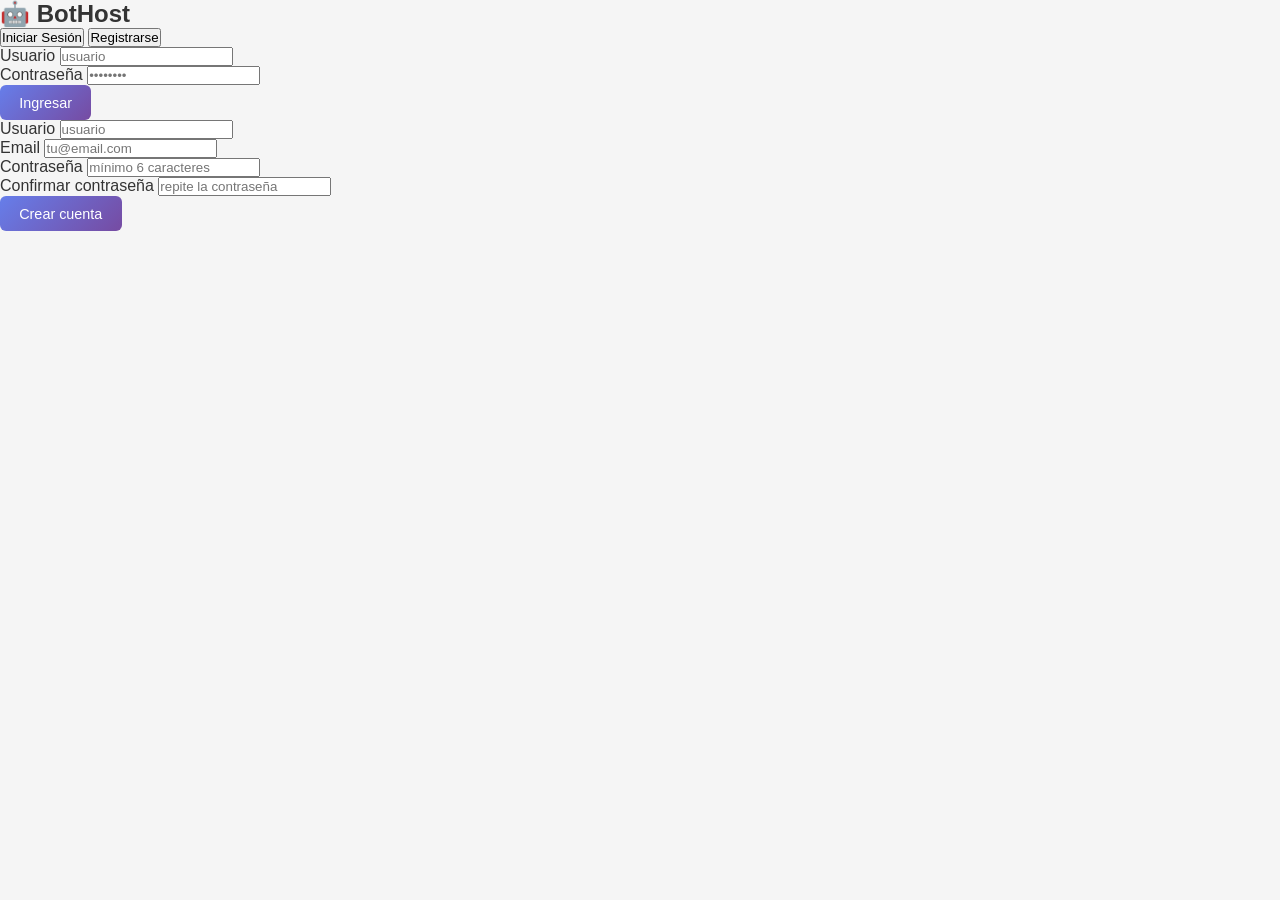
==== frontend/login.html @ b89e0924 "initial commit" ====
<!DOCTYPE html>
<html lang="es">
<head>
    <meta charset="UTF-8">
    <meta name="viewport" content="width=device-width, initial-scale=1.0">
    <title>Autenticación - BotHost</title>
    <link rel="stylesheet" href="style.css">
</head>
<body>
    <div class="auth-container">
        <div class="auth-card">
            <h2>🤖 BotHost</h2>
            
            <div class="auth-tabs">
                <button class="tab-btn active" data-tab="login">Iniciar Sesión</button>
                <button class="tab-btn" data-tab="register">Registrarse</button>
            </div>
            
            <div class="auth-forms">
                <form id="login-form" class="auth-form active">
                    <div class="form-group">
                        <label>Usuario</label>
                        <input type="text" id="login-username" placeholder="usuario" required>
                    </div>
                    <div class="form-group">
                        <label>Contraseña</label>
                        <input type="password" id="login-password" placeholder="••••••••" required>
                    </div>
                    <button type="submit" class="btn btn-primary btn-block">Ingresar</button>
                </form>
                
                <form id="register-form" class="auth-form">
                    <div class="form-group">
                        <label>Usuario</label>
                        <input type="text" id="reg-username" placeholder="usuario" required>
                    </div>
                    <div class="form-group">
                        <label>Email</label>
                        <input type="email" id="reg-email" placeholder="tu@email.com">
                    </div>
                    <div class="form-group">
                        <label>Contraseña</label>
                        <input type="password" id="reg-password" placeholder="mínimo 6 caracteres" required minlength="6">
                    </div>
                    <div class="form-group">
                        <label>Confirmar contraseña</label>
                        <input type="password" id="reg-confirm" placeholder="repite la contraseña" required>
                    </div>
                    <button type="submit" class="btn btn-primary btn-block">Crear cuenta</button>
                </form>
            </div>
            
            <div id="auth-message" class="auth-message"></div>
        </div>
    </div>
    
    <script src="auth.js"></script>
</body>
</html>
---- frontend/style.css ----
* {
    margin: 0;
    padding: 0;
    box-sizing: border-box;
}

body {
    font-family: -apple-system, BlinkMacSystemFont, 'Segoe UI', Roboto, Oxygen, Ubuntu, sans-serif;
    background: #f5f5f5;
    color: #333;
}

/* Dashboard Layout */
.dashboard {
    display: flex;
    min-height: 100vh;
}

/* Sidebar */
.sidebar {
    width: 280px;
    background: linear-gradient(180deg, #1a1a2e 0%, #16213e 100%);
    color: white;
    display: flex;
    flex-direction: column;
    box-shadow: 2px 0 10px rgba(0,0,0,0.1);
}

.sidebar-header {
    padding: 2rem;
    border-bottom: 1px solid rgba(255,255,255,0.1);
}

.sidebar-header h2 {
    font-size: 1.5rem;
    text-align: center;
}

.sidebar-nav {
    flex: 1;
    padding: 2rem 0;
}

.nav-item {
    width: 100%;
    padding: 1rem 2rem;
    text-align: left;
    background: none;
    border: none;
    color: rgba(255,255,255,0.8);
    cursor: pointer;
    font-size: 1rem;
    transition: all 0.3s;
    display: flex;
    align-items: center;
    gap: 0.75rem;
}

.nav-item:hover {
    background: rgba(255,255,255,0.1);
    color: white;
}

.nav-item.active {
    background: rgba(255,255,255,0.15);
    color: white;
    border-left: 3px solid #667eea;
}

hr {
    margin: 1rem 0;
    border-color: rgba(255,255,255,0.1);
}

/* Main Content */
.main-content {
    flex: 1;
    display: flex;
    flex-direction: column;
}

.top-bar {
    background: white;
    padding: 1.5rem 2rem;
    border-bottom: 1px solid #e0e0e0;
    display: flex;
    justify-content: space-between;
    align-items: center;
    box-shadow: 0 2px 4px rgba(0,0,0,0.05);
}

.user-badge {
    display: flex;
    align-items: center;
    gap: 1rem;
}

.username {
    font-weight: 500;
    color: #333;
}

.plan {
    padding: 0.25rem 0.75rem;
    border-radius: 20px;
    font-size: 0.75rem;
    font-weight: 500;
}

.plan.free {
    background: #e8f5e9;
    color: #2e7d32;
}

.plan.pro {
    background: #fff3e0;
    color: #ed6c02;
}

/* Views */
.view {
    display: none;
    padding: 2rem;
    flex: 1;
}

.view.active {
    display: block;
}

/* Bots Grid */
.bots-header {
    display: flex;
    justify-content: space-between;
    align-items: center;
    margin-bottom: 2rem;
}

.plan-badge {
    padding: 0.5rem 1rem;
    background: #e3f2fd;
    border-radius: 8px;
    font-size: 0.875rem;
    color: #1976d2;
}

.bots-grid {
    display: grid;
    grid-template-columns: repeat(auto-fill, minmax(350px, 1fr));
    gap: 1.5rem;
}

.bot-card {
    background: white;
    border-radius: 12px;
    padding: 1.5rem;
    display: flex;
    gap: 1rem;
    box-shadow: 0 2px 8px rgba(0,0,0,0.08);
    transition: transform 0.2s, box-shadow 0.2s;
}

.bot-card:hover {
    transform: translateY(-2px);
    box-shadow: 0 4px 12px rgba(0,0,0,0.12);
}

.bot-icon {
    font-size: 2.5rem;
}

.bot-info {
    flex: 1;
}

.bot-info h3 {
    margin-bottom: 0.25rem;
    font-size: 1.1rem;
}

.repo-name {
    font-size: 0.75rem;
    color: #666;
    margin-bottom: 0.5rem;
}

.status {
    display: inline-block;
    padding: 0.25rem 0.75rem;
    border-radius: 20px;
    font-size: 0.75rem;
    font-weight: 500;
}

.status.running {
    background: #e8f5e9;
    color: #2e7d32;
}

.status.stopped {
    background: #ffebee;
    color: #c62828;
}

.bot-actions {
    display: flex;
    gap: 0.5rem;
    align-items: flex-start;
}

.btn-icon {
    background: none;
    border: none;
    font-size: 1.25rem;
    cursor: pointer;
    padding: 0.5rem;
    border-radius: 8px;
    transition: background 0.2s;
}

.btn-icon:hover {
    background: #f0f0f0;
}

.btn-icon.danger:hover {
    background: #ffebee;
}

/* Empty State */
.empty-state {
    text-align: center;
    padding: 4rem;
    background: white;
    border-radius: 12px;
}

.empty-icon {
    font-size: 4rem;
    margin-bottom: 1rem;
}

.empty-state h3 {
    margin-bottom: 0.5rem;
    color: #333;
}

.empty-state p {
    color: #666;
    margin-bottom: 1.5rem;
}

/* GitHub Section */
.github-status-card {
    background: white;
    border-radius: 12px;
    padding: 2rem;
    margin-bottom: 2rem;
    text-align: center;
}

.connected, .disconnected {
    display: flex;
    align-items: center;
    justify-content: center;
    gap: 1.5rem;
}

.status-icon {
    font-size: 3rem;
}

.status-text strong {
    display: block;
    font-size: 1.25rem;
    margin-bottom: 0.5rem;
}

.status-text p {
    color: #666;
    margin-bottom: 1rem;
}

.repos-container h3 {
    margin-bottom: 1rem;
}

.repos-grid {
    display: grid;
    grid-template-columns: repeat(auto-fill, minmax(300px, 1fr));
    gap: 1rem;
}

.repo-card {
    background: white;
    border-radius: 8px;
    padding: 1rem;
    border: 1px solid #e0e0e0;
    transition: all 0.2s;
}

.repo-card:hover {
    border-color: #667eea;
    box-shadow: 0 2px 8px rgba(102,126,234,0.1);
}

.repo-header {
    display: flex;
    align-items: center;
    gap: 0.5rem;
    margin-bottom: 0.5rem;
}

.repo-icon {
    font-size: 1.25rem;
}

.repo-name {
    font-weight: 500;
    flex: 1;
}

.badge {
    font-size: 0.7rem;
    padding: 0.2rem 0.5rem;
    border-radius: 4px;
}

.badge.private {
    background: #ffebee;
    color: #c62828;
}

.badge.public {
    background: #e8f5e9;
    color: #2e7d32;
}

.repo-desc {
    font-size: 0.8rem;
    color: #666;
    margin-bottom: 1rem;
}

/* Account Card */
.account-card {
    background: white;
    border-radius: 12px;
    padding: 2rem;
    max-width: 600px;
}

.account-card h3 {
    margin-bottom: 1.5rem;
    padding-bottom: 1rem;
    border-bottom: 2px solid #f0f0f0;
}

.account-info {
    display: flex;
    flex-direction: column;
    gap: 1rem;
}

.info-row {
    display: flex;
    padding: 0.75rem 0;
    border-bottom: 1px solid #f0f0f0;
}

.info-row .label {
    width: 120px;
    font-weight: 500;
    color: #666;
}

.info-row .value {
    flex: 1;
    color: #333;
}

/* Modal */
.modal {
    display: none;
    position: fixed;
    top: 0;
    left: 0;
    width: 100%;
    height: 100%;
    background: rgba(0,0,0,0.5);
    z-index: 1000;
    align-items: center;
    justify-content: center;
}

.modal.active {
    display: flex;
}

.modal-content {
    background: white;
    border-radius: 12px;
    width: 90%;
    max-width: 800px;
    max-height: 80vh;
    display: flex;
    flex-direction: column;
}

.modal-header {
    padding: 1rem 1.5rem;
    border-bottom: 1px solid #e0e0e0;
    display: flex;
    justify-content: space-between;
    align-items: center;
}

.modal-body {
    padding: 1.5rem;
    overflow-y: auto;
    flex: 1;
}

.modal-footer {
    padding: 1rem 1.5rem;
    border-top: 1px solid #e0e0e0;
    text-align: right;
}

.logs-viewer {
    background: #1e1e1e;
    color: #d4d4d4;
    padding: 1rem;
    border-radius: 8px;
    font-family: 'Courier New', monospace;
    font-size: 0.8rem;
    white-space: pre-wrap;
    word-wrap: break-word;
    max-height: 500px;
    overflow-y: auto;
}

.close-btn {
    background: none;
    border: none;
    font-size: 1.5rem;
    cursor: pointer;
    color: #999;
}

.close-btn:hover {
    color: #333;
}

/* Buttons */
.btn {
    display: inline-block;
    padding: 0.6rem 1.2rem;
    border: none;
    border-radius: 6px;
    cursor: pointer;
    font-size: 0.9rem;
    text-decoration: none;
    transition: all 0.2s;
}

.btn-primary {
    background: linear-gradient(135deg, #667eea 0%, #764ba2 100%);
    color: white;
}

.btn-primary:hover {
    transform: translateY(-1px);
    box-shadow: 0 4px 12px rgba(102,126,234,0.4);
}

.btn-sm {
    padding: 0.4rem 0.8rem;
    font-size: 0.8rem;
}

/* Loading */
.loading {
    text-align: center;
    padding: 2rem;
    color: #666;
}

.error {
    text-align: center;
    padding: 2rem;
    color: #c62828;
}

/* Responsive */
@media (max-width: 768px) {
    .dashboard {
        flex-direction: column;
    }
    
    .sidebar {
        width: 100%;
        position: sticky;
        top: 0;
        z-index: 100;
    }
    
    .sidebar-nav {
        display: flex;
        overflow-x: auto;
        padding: 1rem;
    }
    
    .nav-item {
        width: auto;
        white-space: nowrap;
    }
    
    .bots-grid {
        grid-template-columns: 1fr;
    }
    
    .repos-grid {
        grid-template-columns: 1fr;
    }
    
    .connected, .disconnected {
        flex-direction: column;
        text-align: center;
    }
}
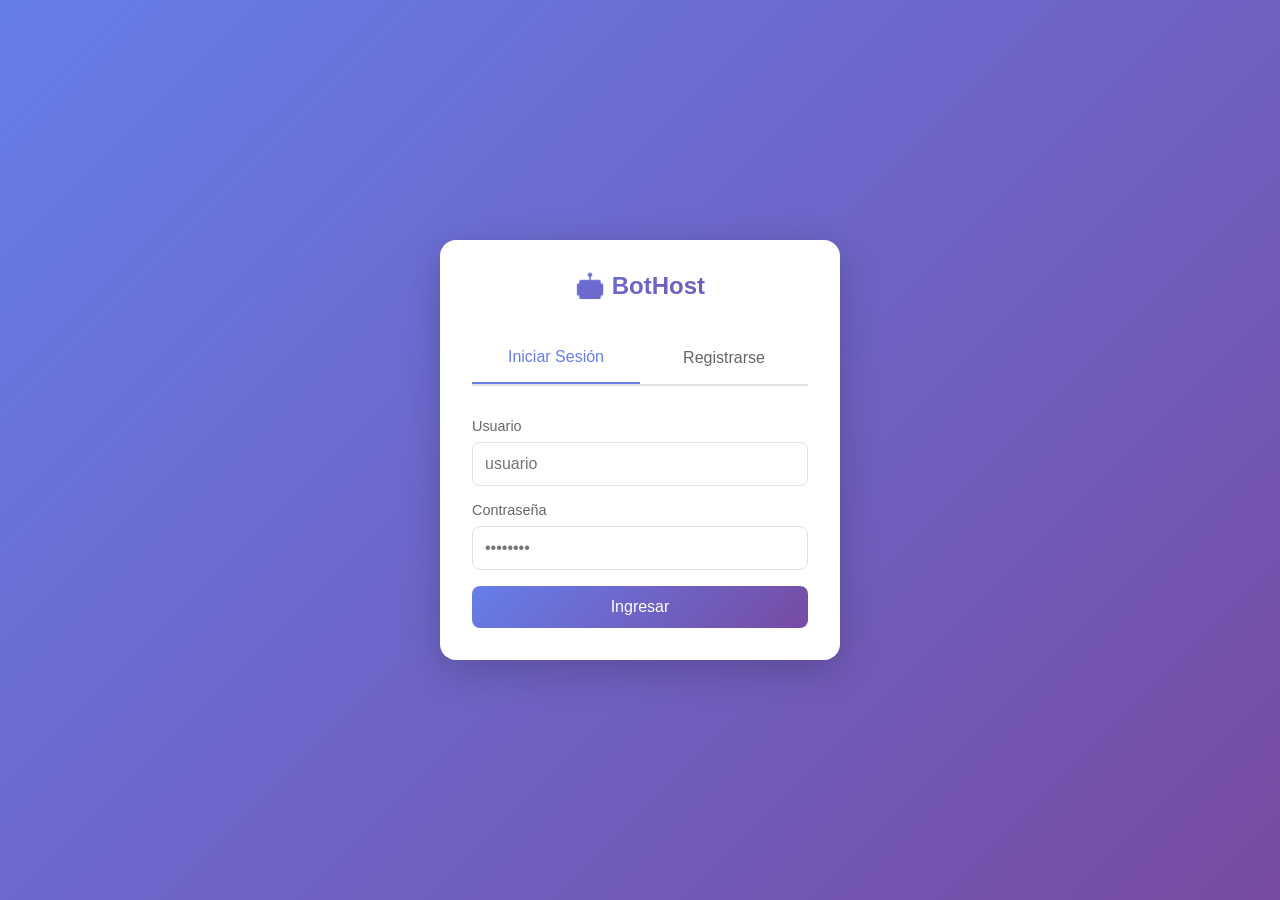
==== commit e4c78723: "Initial commit" ====
--- a/frontend/login.html
+++ b/frontend/login.html
@@ -4,7 +4,141 @@
     <meta charset="UTF-8">
     <meta name="viewport" content="width=device-width, initial-scale=1.0">
     <title>Autenticación - BotHost</title>
-    <link rel="stylesheet" href="style.css">
+    <link rel="stylesheet" href="/style.css">
+    <style>
+        * {
+            margin: 0;
+            padding: 0;
+            box-sizing: border-box;
+        }
+        
+        body {
+            font-family: -apple-system, BlinkMacSystemFont, 'Segoe UI', Roboto, Oxygen, Ubuntu, sans-serif;
+            background: linear-gradient(135deg, #667eea 0%, #764ba2 100%);
+            min-height: 100vh;
+            display: flex;
+            align-items: center;
+            justify-content: center;
+            padding: 2rem;
+        }
+        
+        .auth-container {
+            width: 100%;
+            max-width: 400px;
+        }
+        
+        .auth-card {
+            background: white;
+            border-radius: 16px;
+            padding: 2rem;
+            box-shadow: 0 10px 40px rgba(0,0,0,0.2);
+        }
+        
+        .auth-card h2 {
+            text-align: center;
+            margin-bottom: 2rem;
+            background: linear-gradient(135deg, #667eea 0%, #764ba2 100%);
+            -webkit-background-clip: text;
+            -webkit-text-fill-color: transparent;
+        }
+        
+        .auth-tabs {
+            display: flex;
+            border-bottom: 2px solid #e0e0e0;
+            margin-bottom: 2rem;
+        }
+        
+        .tab-btn {
+            flex: 1;
+            padding: 1rem;
+            border: none;
+            background: none;
+            cursor: pointer;
+            font-size: 1rem;
+            color: #666;
+            transition: all 0.3s;
+        }
+        
+        .tab-btn.active {
+            color: #667eea;
+            border-bottom: 2px solid #667eea;
+        }
+        
+        .auth-form {
+            display: none;
+        }
+        
+        .auth-form.active {
+            display: block;
+        }
+        
+        .form-group {
+            margin-bottom: 1rem;
+        }
+        
+        .form-group label {
+            display: block;
+            margin-bottom: 0.5rem;
+            color: #666;
+            font-size: 0.9rem;
+        }
+        
+        .form-group input {
+            width: 100%;
+            padding: 0.75rem;
+            border: 1px solid #e0e0e0;
+            border-radius: 8px;
+            font-size: 1rem;
+            transition: border-color 0.3s;
+        }
+        
+        .form-group input:focus {
+            outline: none;
+            border-color: #667eea;
+        }
+        
+        .btn {
+            display: inline-block;
+            padding: 0.75rem 1.5rem;
+            border: none;
+            border-radius: 8px;
+            cursor: pointer;
+            font-size: 1rem;
+            text-decoration: none;
+            transition: all 0.3s;
+        }
+        
+        .btn-primary {
+            background: linear-gradient(135deg, #667eea 0%, #764ba2 100%);
+            color: white;
+            width: 100%;
+        }
+        
+        .btn-primary:hover {
+            transform: translateY(-2px);
+            box-shadow: 0 4px 12px rgba(102,126,234,0.4);
+        }
+        
+        .auth-message {
+            margin-top: 1rem;
+            padding: 0.75rem;
+            border-radius: 8px;
+            text-align: center;
+            display: none;
+        }
+        
+        .auth-message.error {
+            background: #ffebee;
+            color: #c62828;
+            display: block;
+        }
+        
+        .auth-message.success {
+            background: #e8f5e9;
+            color: #2e7d32;
+            display: block;
+        }
+    </style>
 </head>
 <body>
     <div class="auth-container">
@@ -26,7 +160,7 @@
                         <label>Contraseña</label>
                         <input type="password" id="login-password" placeholder="••••••••" required>
                     </div>
-                    <button type="submit" class="btn btn-primary btn-block">Ingresar</button>
+                    <button type="submit" class="btn btn-primary">Ingresar</button>
                 </form>
                 
                 <form id="register-form" class="auth-form">
@@ -46,7 +180,7 @@
                         <label>Confirmar contraseña</label>
                         <input type="password" id="reg-confirm" placeholder="repite la contraseña" required>
                     </div>
-                    <button type="submit" class="btn btn-primary btn-block">Crear cuenta</button>
+                    <button type="submit" class="btn btn-primary">Crear cuenta</button>
                 </form>
             </div>
             
@@ -54,6 +188,127 @@
         </div>
     </div>
     
-    <script src="auth.js"></script>
+    <script>
+        const API_URL = '';
+        
+        class Auth {
+            static async login(username, password) {
+                try {
+                    const response = await fetch('/api/login', {
+                        method: 'POST',
+                        headers: { 'Content-Type': 'application/json' },
+                        body: JSON.stringify({ username, password })
+                    });
+                    
+                    if (response.ok) {
+                        const data = await response.json();
+                        localStorage.setItem('auth_token', data.token);
+                        localStorage.setItem('user', JSON.stringify(data.user));
+                        return { success: true };
+                    }
+                    
+                    const error = await response.json();
+                    return { success: false, error: error.error };
+                } catch (error) {
+                    return { success: false, error: 'Error de conexión' };
+                }
+            }
+            
+            static async register(username, email, password) {
+                try {
+                    const response = await fetch('/api/register', {
+                        method: 'POST',
+                        headers: { 'Content-Type': 'application/json' },
+                        body: JSON.stringify({ username, email, password })
+                    });
+                    
+                    if (response.ok) {
+                        const data = await response.json();
+                        localStorage.setItem('auth_token', data.token);
+                        localStorage.setItem('user', JSON.stringify(data.user));
+                        return { success: true };
+                    }
+                    
+                    const error = await response.json();
+                    return { success: false, error: error.error };
+                } catch (error) {
+                    return { success: false, error: 'Error de conexión' };
+                }
+            }
+        }
+        
+        document.addEventListener('DOMContentLoaded', () => {
+            const loginForm = document.getElementById('login-form');
+            const registerForm = document.getElementById('register-form');
+            const messageDiv = document.getElementById('auth-message');
+            
+            const tabBtns = document.querySelectorAll('.tab-btn');
+            const forms = document.querySelectorAll('.auth-form');
+            
+            tabBtns.forEach(btn => {
+                btn.addEventListener('click', () => {
+                    const tab = btn.dataset.tab;
+                    tabBtns.forEach(b => b.classList.remove('active'));
+                    btn.classList.add('active');
+                    forms.forEach(f => f.classList.remove('active'));
+                    document.getElementById(`${tab}-form`).classList.add('active');
+                    if (messageDiv) messageDiv.style.display = 'none';
+                });
+            });
+            
+            if (loginForm) {
+                loginForm.addEventListener('submit', async (e) => {
+                    e.preventDefault();
+                    const username = document.getElementById('login-username').value;
+                    const password = document.getElementById('login-password').value;
+                    
+                    const result = await Auth.login(username, password);
+                    if (result.success) {
+                        window.location.href = '/dashboard';
+                    } else {
+                        showMessage(result.error || 'Credenciales inválidas', 'error');
+                    }
+                });
+            }
+            
+            if (registerForm) {
+                registerForm.addEventListener('submit', async (e) => {
+                    e.preventDefault();
+                    const username = document.getElementById('reg-username').value;
+                    const email = document.getElementById('reg-email').value;
+                    const password = document.getElementById('reg-password').value;
+                    const confirm = document.getElementById('reg-confirm').value;
+                    
+                    if (password !== confirm) {
+                        showMessage('Las contraseñas no coinciden', 'error');
+                        return;
+                    }
+                    
+                    if (password.length < 6) {
+                        showMessage('La contraseña debe tener al menos 6 caracteres', 'error');
+                        return;
+                    }
+                    
+                    const result = await Auth.register(username, email, password);
+                    if (result.success) {
+                        window.location.href = '/dashboard';
+                    } else {
+                        showMessage(result.error || 'Error al registrarse', 'error');
+                    }
+                });
+            }
+            
+            function showMessage(msg, type) {
+                if (messageDiv) {
+                    messageDiv.textContent = msg;
+                    messageDiv.className = `auth-message ${type}`;
+                    messageDiv.style.display = 'block';
+                    setTimeout(() => {
+                        messageDiv.style.display = 'none';
+                    }, 3000);
+                }
+            }
+        });
+    </script>
 </body>
-</html>+</html>
